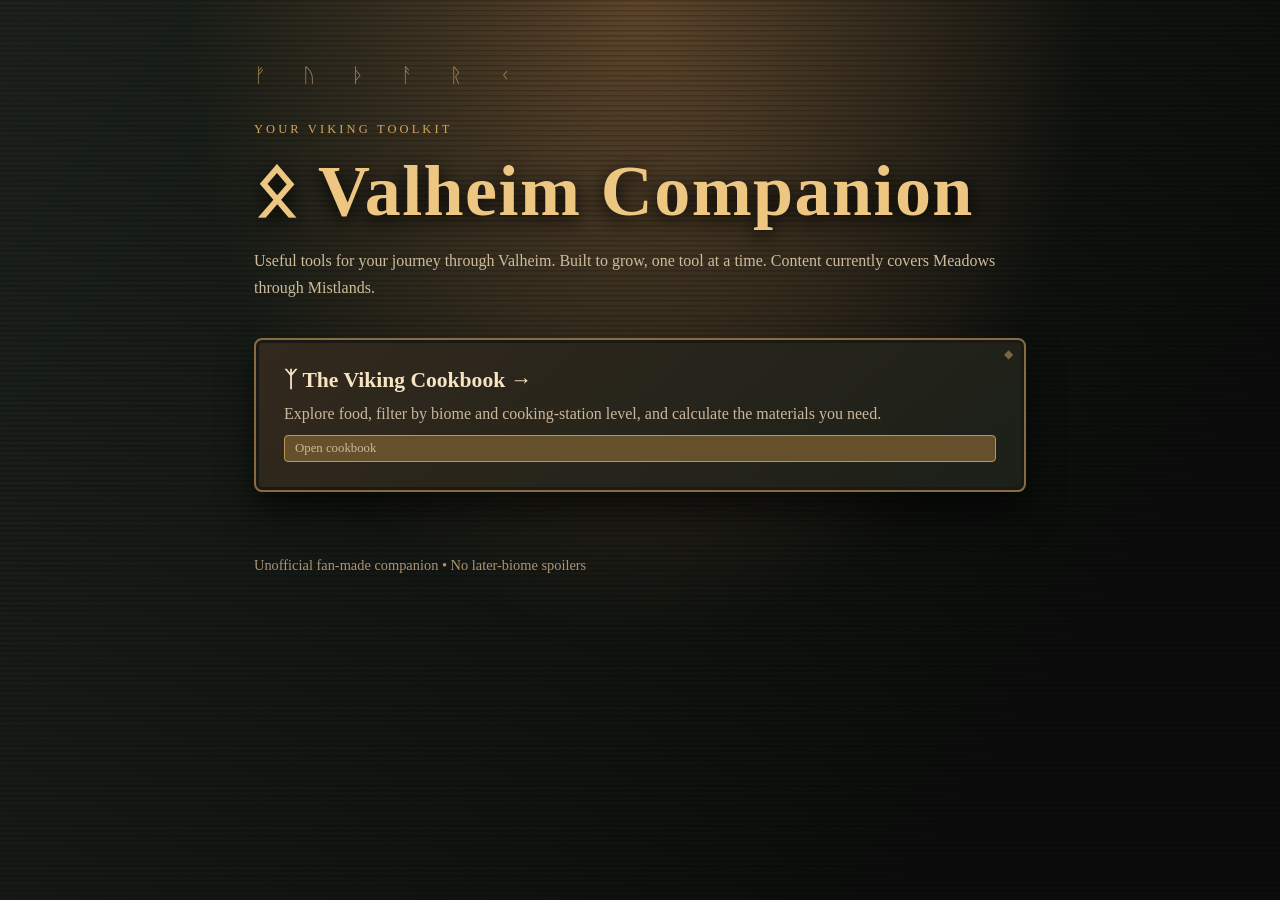
==== index.html @ 21782003 "Wire up Valheim cauldron icon" ====
<!doctype html>
<html lang="en">
<head>
<meta charset="utf-8"><meta name="viewport" content="width=device-width, initial-scale=1">
<meta name="theme-color" content="#171812">
<title>Valheim Companion</title>
<style>
:root{color-scheme:dark}*{box-sizing:border-box}body{margin:0;min-height:100vh;background:radial-gradient(circle at 70% 0%,#24483d 0%,transparent 45%),#0b1515;color:#f0efe0;font:16px system-ui,-apple-system,sans-serif}main{max-width:900px;margin:auto;padding:clamp(24px,5vw,64px)}.eyebrow{color:#8bd8ba;text-transform:uppercase;letter-spacing:.2em;font-size:.78rem}h1{font-size:clamp(2.4rem,7vw,4.5rem);line-height:1.1;margin:15px 0}p{color:#bed0ca;line-height:1.7}.card{display:block;text-decoration:none;color:inherit;background:#172525;border:1px solid #405a50;border-radius:20px;padding:28px;margin-top:36px;transition:transform .15s,border-color .15s}.card:hover,.card:focus-visible{transform:translateY(-3px);border-color:#8bd8ba}.card strong{font-size:1.35rem}.card span{display:block;color:#bed0ca;margin-top:12px}.pill{display:inline-block;padding:5px 10px;border-radius:20px;background:#294238;color:#a7ead0;font-size:.8rem;margin-top:20px}footer{margin-top:65px;color:#8ba39c;font-size:.9rem}

/* Norse timber-and-iron visual refresh; functional layout and calculator kept intact */
:root{--bg:#0c0e0c;--panel:#211c17;--line:#64513b;--soft:#c5b39a;--text:#f4e7c8;--gold:#e0aa59;--mint:#c9d7a1;--dark:#111511;color-scheme:dark}
body{background:radial-gradient(ellipse at 50% -12%,#5b4328aa 0%,transparent 48%),repeating-linear-gradient(92deg,transparent 0 88px,#ffffff06 90px,#00000016 94px,transparent 103px),linear-gradient(150deg,#181e1a,#0b0c0b 75%)!important;color:var(--text);font-family:Georgia,'Times New Roman',serif}
body:before{content:'';position:fixed;inset:0;pointer-events:none;opacity:.18;background-image:repeating-linear-gradient(0deg,transparent 0 3px,#000 4px 5px);z-index:0}
header,main,footer{position:relative;z-index:1}
header{position:relative;border-bottom:1px solid #98724877;margin-bottom:30px}
header:after{content:'ᚠ ᚢ ᚦ ᚨ ᚱ ᚲ ᚷ ᚹ ᚺ ᚾ ᛁ ᛃ ᛈ ᛉ';display:block;margin-top:24px;color:#c99e5d;letter-spacing:.7em;font-size:12px;opacity:.65;white-space:nowrap;overflow:hidden}
h1,h2,h3{font-family:Georgia,'Times New Roman',serif;font-weight:700;text-shadow:0 3px 14px #0008}
h1{color:#f5d89e;letter-spacing:.015em}h2{color:#edca86}
.eyebrow{color:#dda958;letter-spacing:.25em}
p,.intro,small,.subtitle{color:var(--soft)}
.card,.planner{position:relative;border:2px solid #755936;background:linear-gradient(155deg,#30271f 0%,#1c1b16 45%,#181b17 100%);box-shadow:inset 0 0 0 2px #171711,0 14px 25px #0008,0 2px 0 #af895248;border-radius:9px}
.card:before,.planner:before{content:'◆';position:absolute;top:7px;right:11px;color:#c8a36a88;font-size:12px;pointer-events:none}
.card:hover{border-color:#b7955e}
.cardtop{background:linear-gradient(#2e2920,#26251f)}
.iconfood{border-radius:8px;background:radial-gradient(circle,#66533b,#25241d);border-color:#8b6c45;box-shadow:inset 0 2px 8px #0009}
.rank,.strip span,.ingredient,.total,.controlitem,.note{border-radius:5px;border-color:#6f573a;background:#29251e;color:#e8d6b6}
.ingredient strong,.total b{color:#f0c27d}
.stats{border:1px solid #5e5038;background:linear-gradient(#121713,#1b1c17);border-radius:4px}
.stat{border-color:#514535}.stat b{color:#c9d7a1}
.stat:nth-child(2) b{color:#e8a494}.stat:nth-child(3) b{color:#edc178}
.station,.recipe-title{color:#cbb88e}
.filter,.search,.qty{border-radius:5px;background:#151a15;border:1px solid #8b6f49;color:#f3e6ce;font-family:system-ui,-apple-system,sans-serif}
.filter.active{background:#76542a;color:#ffedc7;border-color:#dfb56d}
.filter:focus-visible,.search:focus-visible,.qty:focus-visible,.button:focus-visible{outline:3px solid #e0aa59;outline-offset:2px}
.button{border-radius:5px;background:linear-gradient(180deg,#755633,#4a3725);border:1px solid #c0975d;color:#fff1d3;font-family:Georgia,serif;font-size:15px;box-shadow:inset 0 1px #ead19b55,0 3px 0 #15130f}
.button:hover{background:linear-gradient(#8f6e43,#55402b)}
.addfood.in-plan{background:#3e5439;border-color:#a7b27c}
.groupheading{color:#e6ba72;border-color:#8c6639}
.planner{padding:clamp(18px,3vw,30px)}
.calculator-empty{background:#1a2019;border-color:#94764b;color:#d8ccb4}
a{color:#eac185}footer{color:#ad9677}
@media(max-width:740px){header{padding-top:32px}header:after{letter-spacing:.3em}.card{border-width:1px}}


/* Longhouse landing page */
main{position:relative;isolation:isolate}main:before{content:'ᚠ ᚢ ᚦ ᚨ ᚱ ᚲ';display:block;color:#d0a563;font-size:20px;letter-spacing:.8em;margin-bottom:35px;opacity:.7}
body{background:radial-gradient(ellipse at 50% 0,#5c442a 0,transparent 50%),linear-gradient(125deg,#1c221b,#0b0d0b 80%)!important;color:#f6e4c2;font-family:Georgia,'Times New Roman',serif}h1{color:#edc781;text-shadow:0 5px 20px #000;letter-spacing:.02em}p{color:#cfbc9d}.eyebrow{color:#d6a559}.card{background:linear-gradient(140deg,#33291d,#1b2019);border:2px solid #876b43;border-radius:8px;box-shadow:inset 0 0 0 3px #1a1913,0 20px 35px #0009}.card:hover{border-color:#e1b773}.card span{color:#cbb89c}.pill{border-radius:4px;background:#66502c;color:#f3d699;border:1px solid #bb955b}footer{color:#aa9474}
</style>
<link rel="icon" type="image/svg+xml" href="./assets/cauldron.svg"><link rel="apple-touch-icon" href="./assets/cauldron.svg"></head>
<body><main>
<div class="eyebrow">Your Viking toolkit</div>
<h1>ᛟ Valheim Companion</h1>
<p>Useful tools for your journey through Valheim. Built to grow, one tool at a time. Content currently covers Meadows through Mistlands.</p>
<a class="card" href="./food/"><strong>ᛉ The Viking Cookbook →</strong><span>Explore food, filter by biome and cooking-station level, and calculate the materials you need.</span><span class="pill">Open cookbook</span></a>
<footer>Unofficial fan-made companion • No later-biome spoilers</footer>
</main></body></html>
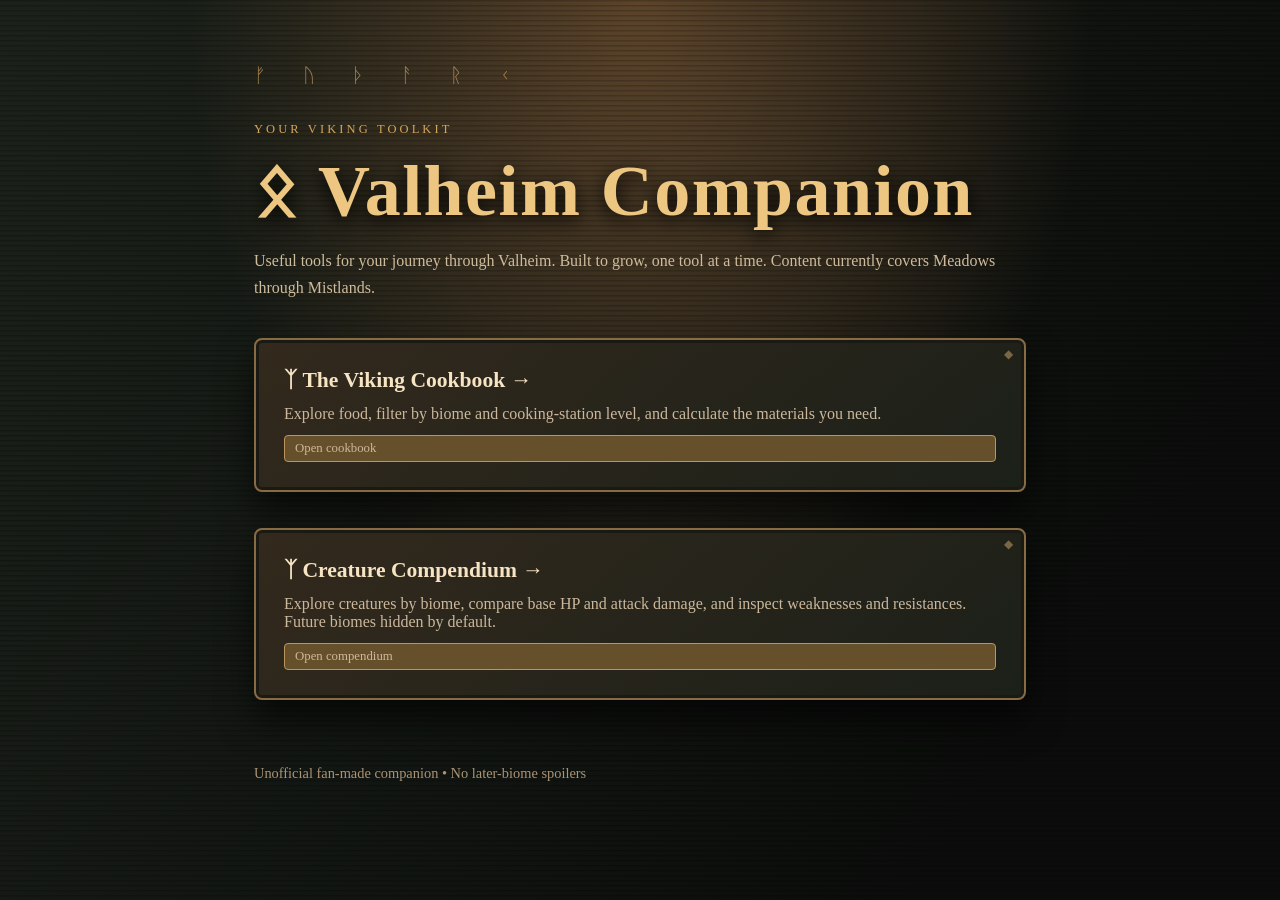
==== commit cdba40c4: "Link creature compendium from Valheim Companion homepage" ====
--- a/index.html
+++ b/index.html
@@ -52,5 +52,6 @@
 <h1>ᛟ Valheim Companion</h1>
 <p>Useful tools for your journey through Valheim. Built to grow, one tool at a time. Content currently covers Meadows through Mistlands.</p>
 <a class="card" href="./food/"><strong>ᛉ The Viking Cookbook →</strong><span>Explore food, filter by biome and cooking-station level, and calculate the materials you need.</span><span class="pill">Open cookbook</span></a>
+<a class="card" href="./creatures/"><strong>ᛉ Creature Compendium →</strong><span>Explore creatures by biome, compare base HP and attack damage, and inspect weaknesses and resistances. Future biomes hidden by default.</span><span class="pill">Open compendium</span></a>
 <footer>Unofficial fan-made companion • No later-biome spoilers</footer>
 </main></body></html>
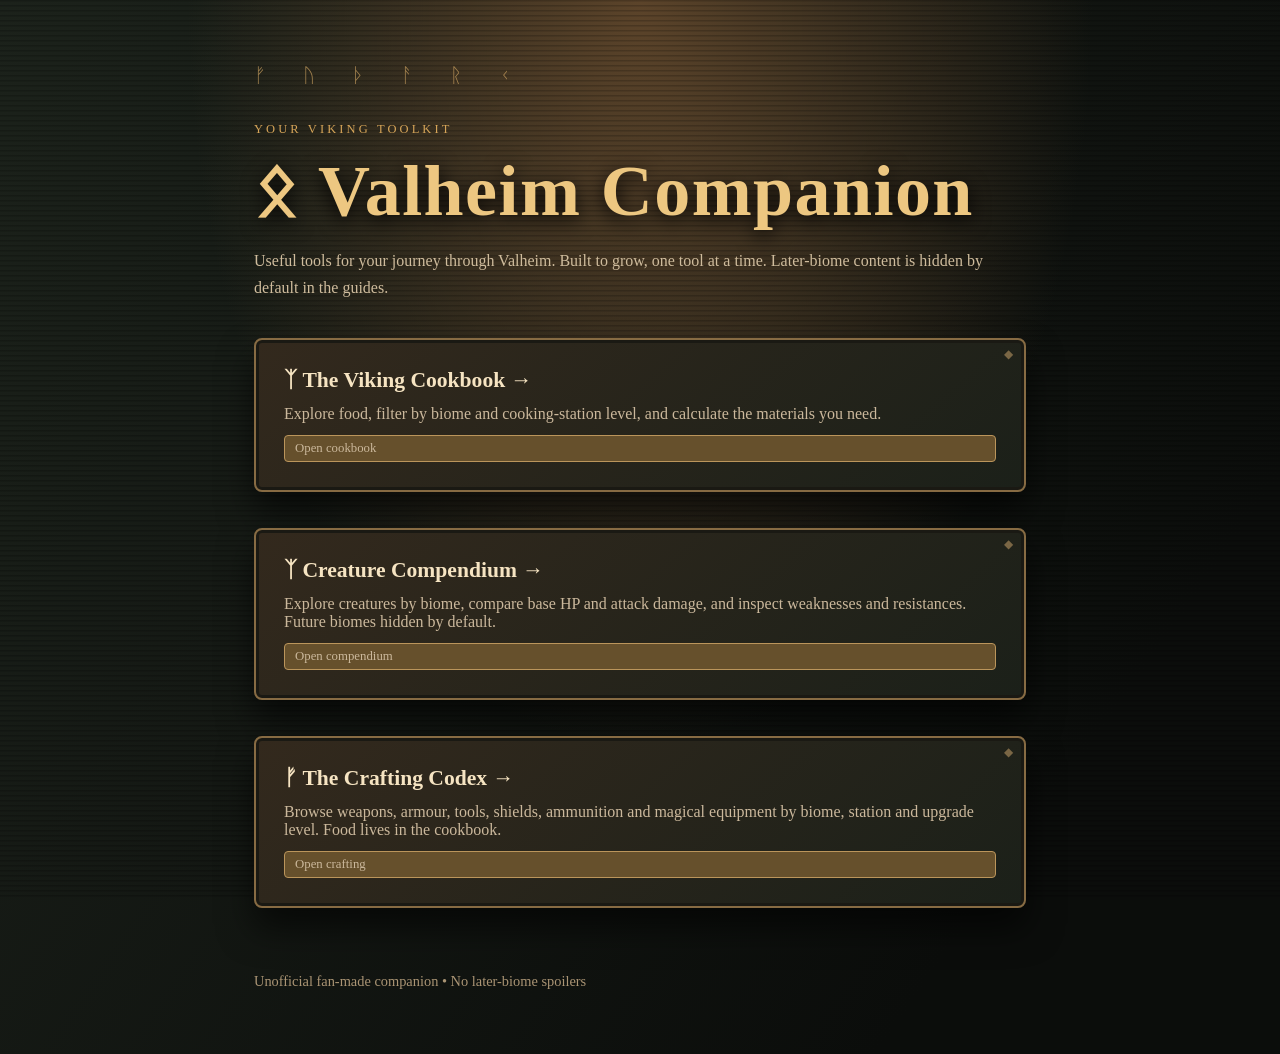
==== commit d99fc6d9: "Add Crafting Codex link to companion homepage" ====
--- a/index.html
+++ b/index.html
@@ -50,8 +50,9 @@
 <body><main>
 <div class="eyebrow">Your Viking toolkit</div>
 <h1>ᛟ Valheim Companion</h1>
-<p>Useful tools for your journey through Valheim. Built to grow, one tool at a time. Content currently covers Meadows through Mistlands.</p>
+<p>Useful tools for your journey through Valheim. Built to grow, one tool at a time. Later-biome content is hidden by default in the guides.</p>
 <a class="card" href="./food/"><strong>ᛉ The Viking Cookbook →</strong><span>Explore food, filter by biome and cooking-station level, and calculate the materials you need.</span><span class="pill">Open cookbook</span></a>
 <a class="card" href="./creatures/"><strong>ᛉ Creature Compendium →</strong><span>Explore creatures by biome, compare base HP and attack damage, and inspect weaknesses and resistances. Future biomes hidden by default.</span><span class="pill">Open compendium</span></a>
+<a class="card" href="./crafting/"><strong>ᚠ The Crafting Codex →</strong><span>Browse weapons, armour, tools, shields, ammunition and magical equipment by biome, station and upgrade level. Food lives in the cookbook.</span><span class="pill">Open crafting</span></a>
 <footer>Unofficial fan-made companion • No later-biome spoilers</footer>
 </main></body></html>
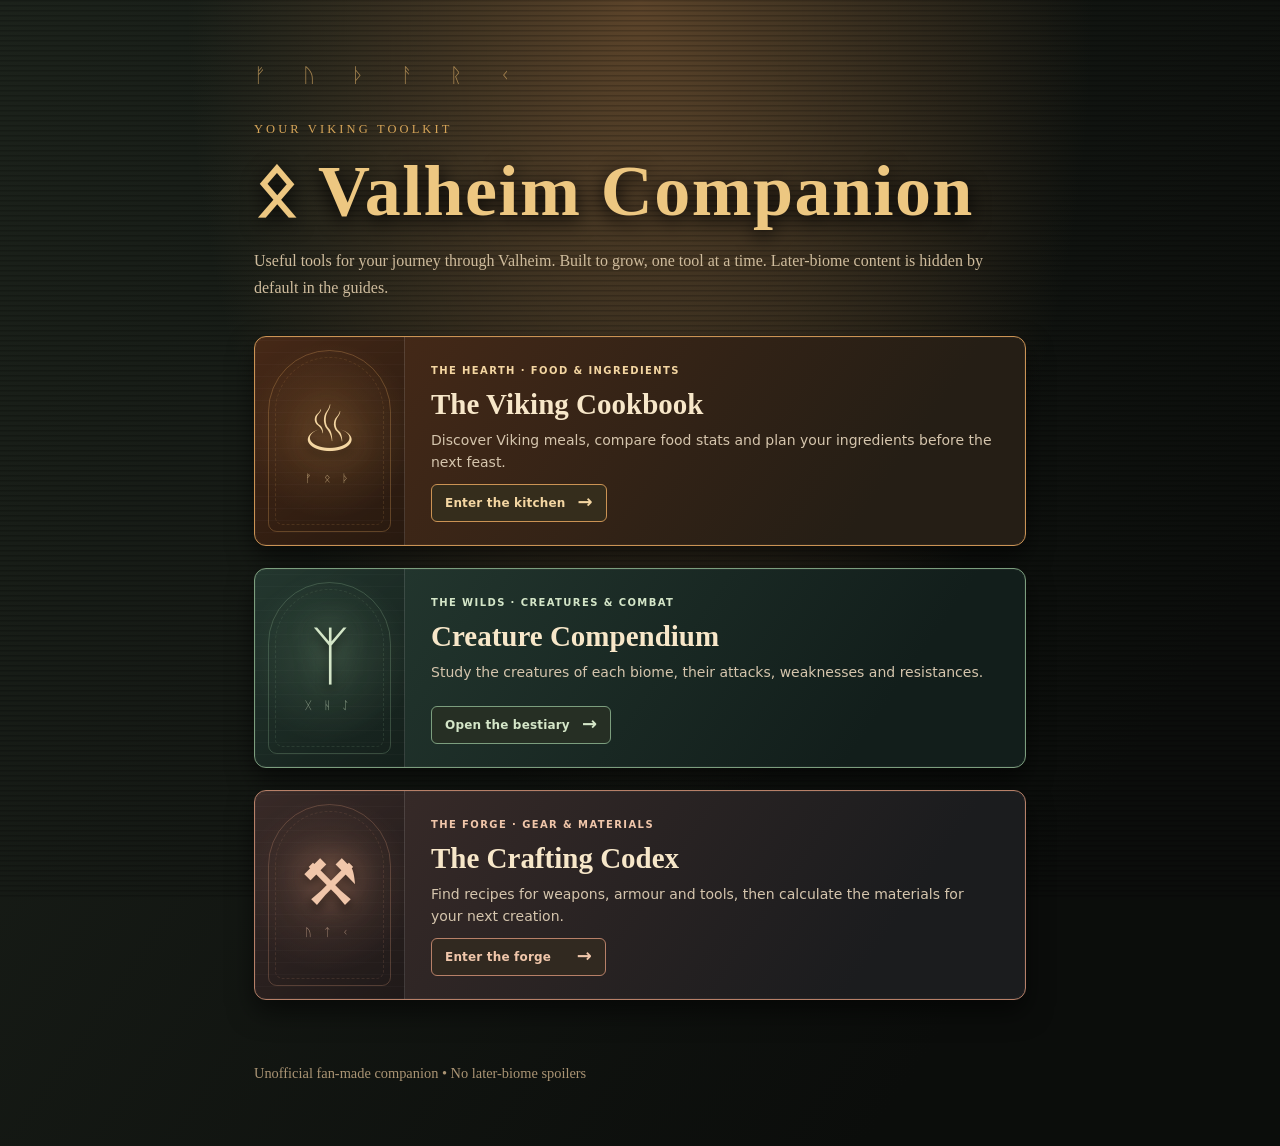
==== commit 7411cd3e: "Give companion homepage cards distinct hearth, bestiary and forge themes" ====
--- a/index.html
+++ b/index.html
@@ -45,14 +45,50 @@
 /* Longhouse landing page */
 main{position:relative;isolation:isolate}main:before{content:'ᚠ ᚢ ᚦ ᚨ ᚱ ᚲ';display:block;color:#d0a563;font-size:20px;letter-spacing:.8em;margin-bottom:35px;opacity:.7}
 body{background:radial-gradient(ellipse at 50% 0,#5c442a 0,transparent 50%),linear-gradient(125deg,#1c221b,#0b0d0b 80%)!important;color:#f6e4c2;font-family:Georgia,'Times New Roman',serif}h1{color:#edc781;text-shadow:0 5px 20px #000;letter-spacing:.02em}p{color:#cfbc9d}.eyebrow{color:#d6a559}.card{background:linear-gradient(140deg,#33291d,#1b2019);border:2px solid #876b43;border-radius:8px;box-shadow:inset 0 0 0 3px #1a1913,0 20px 35px #0009}.card:hover{border-color:#e1b773}.card span{color:#cbb89c}.pill{border-radius:4px;background:#66502c;color:#f3d699;border:1px solid #bb955b}footer{color:#aa9474}
+
+/* Chapter cards: one layout, three distinct Valheim-inspired environments */
+.chapters{display:grid;gap:22px;margin-top:34px}
+.card.chapter{--accent:#e7b66a;--accent-soft:#f8daa6;--panel-top:#49331d;--panel-bottom:#221e17;display:grid;grid-template-columns:150px minmax(0,1fr);align-items:stretch;gap:0;overflow:hidden;margin:0;padding:0;min-height:200px;background:linear-gradient(125deg,var(--panel-top),var(--panel-bottom) 80%);border:1px solid var(--accent);border-radius:12px;box-shadow:inset 0 0 0 1px #ffffff0a,0 12px 26px #0008;transition:transform .18s ease,border-color .18s ease,box-shadow .18s ease}
+.card.chapter:before{content:none}
+.card.chapter:hover,.card.chapter:focus-visible{transform:translateY(-3px);box-shadow:inset 0 0 0 1px #ffffff0a,0 17px 35px #000c;outline-offset:4px}
+.card.chapter:focus-visible{outline:2px solid var(--accent-soft)}
+.chapter-food{--accent:#cb9354!important;--accent-soft:#f4d6a2!important;--panel-top:#4b2b18!important;--panel-bottom:#251e15!important}
+.chapter-creatures{--accent:#7c9e7e!important;--accent-soft:#d4e6c8!important;--panel-top:#263b32!important;--panel-bottom:#121e1b!important}
+.chapter-crafting{--accent:#b78068!important;--accent-soft:#f0c6aa!important;--panel-top:#3d2d2a!important;--panel-bottom:#1b1c1e!important}
+.chapter-art{position:relative;display:flex!important;align-items:center;justify-content:center;flex-direction:column;gap:10px;overflow:hidden;margin:0!important;border-right:1px solid #ffffff21;background:radial-gradient(circle at 50% 45%,color-mix(in srgb,var(--accent) 21%,transparent),transparent 64%),repeating-linear-gradient(0deg,#ffffff05 0 1px,transparent 1px 12px),linear-gradient(145deg,#00000010,#00000055)}
+.chapter-art:before,.chapter-art:after{content:'';position:absolute;inset:13px;border:1px solid color-mix(in srgb,var(--accent) 34%,transparent);border-radius:70px 70px 10px 10px;pointer-events:none}
+.chapter-art:after{inset:20px;border-style:dashed;opacity:.5}
+.chapter-art .art-icon{display:block;margin:0;color:var(--accent-soft);font-size:64px;line-height:1;text-shadow:0 0 30px var(--accent),0 4px 12px #000}
+.chapter-art .art-detail{display:block;margin:0;color:var(--accent-soft);opacity:.65;letter-spacing:.4em;font-size:11px}
+.chapter-content{display:flex!important;flex-direction:column;align-items:flex-start;gap:10px;margin:0!important;padding:26px 26px 23px;min-width:0}
+.card.chapter .chapter-kicker{display:block;margin:0;color:var(--accent-soft);font:700 10px system-ui,-apple-system,sans-serif;letter-spacing:.14em;line-height:1.5}
+.card.chapter strong{display:block;color:#f7e7c9;font-size:clamp(22px,3vw,29px);line-height:1.13;overflow-wrap:break-word}
+.card.chapter .chapter-description{margin:0;color:#d5c5ad;font:14px/1.55 system-ui,-apple-system,sans-serif}
+.card.chapter .chapter-action{display:flex;align-items:center;justify-content:space-between;gap:12px;margin-top:auto;padding:11px 13px;min-width:175px;border:1px solid var(--accent);border-radius:6px;background:color-mix(in srgb,var(--accent) 19%,#12150f);color:var(--accent-soft);font:700 12px system-ui,-apple-system,sans-serif;letter-spacing:.015em}
+.card.chapter .chapter-action span{display:inline;margin:0;color:inherit;font-size:18px;line-height:.6}
+.chapter:active{transform:translateY(0)!important}
+@media(max-width:600px){.chapters{gap:15px;margin-top:25px}.card.chapter{grid-template-columns:78px minmax(0,1fr);min-height:178px}.chapter-art:before{inset:7px;border-radius:40px 40px 7px 7px}.chapter-art:after{inset:12px}.chapter-art .art-icon{font-size:39px}.chapter-art .art-detail{font-size:8px;letter-spacing:.12em}.chapter-content{padding:17px 14px!important;gap:9px}.card.chapter strong{font-size:clamp(19px,5.4vw,25px)}.card.chapter .chapter-kicker{font-size:9px;letter-spacing:.08em}.card.chapter .chapter-description{font-size:12px;line-height:1.45}.card.chapter .chapter-action{min-width:0;width:100%;padding:9px 11px;font-size:11px}}
+@media(max-width:360px){.card.chapter{grid-template-columns:58px minmax(0,1fr)}.chapter-art .art-icon{font-size:29px}.chapter-art .art-detail{display:none}.chapter-content{padding:14px 11px!important}}
+@media(prefers-reduced-motion:reduce){.card.chapter{transition:none}}
 </style>
 <link rel="icon" type="image/svg+xml" href="./assets/cauldron.svg"><link rel="apple-touch-icon" href="./assets/cauldron.svg"></head>
 <body><main>
 <div class="eyebrow">Your Viking toolkit</div>
 <h1>ᛟ Valheim Companion</h1>
 <p>Useful tools for your journey through Valheim. Built to grow, one tool at a time. Later-biome content is hidden by default in the guides.</p>
-<a class="card" href="./food/"><strong>ᛉ The Viking Cookbook →</strong><span>Explore food, filter by biome and cooking-station level, and calculate the materials you need.</span><span class="pill">Open cookbook</span></a>
-<a class="card" href="./creatures/"><strong>ᛉ Creature Compendium →</strong><span>Explore creatures by biome, compare base HP and attack damage, and inspect weaknesses and resistances. Future biomes hidden by default.</span><span class="pill">Open compendium</span></a>
-<a class="card" href="./crafting/"><strong>ᚠ The Crafting Codex →</strong><span>Browse weapons, armour, tools, shields, ammunition and magical equipment by biome, station and upgrade level. Food lives in the cookbook.</span><span class="pill">Open crafting</span></a>
+<nav class="chapters" aria-label="Companion guides">
+<a class="card chapter chapter-food" href="./food/">
+ <span class="chapter-art" aria-hidden="true"><span class="art-icon">♨</span><span class="art-detail">ᚠ ᛟ ᚦ</span></span>
+ <span class="chapter-content"><span class="chapter-kicker">THE HEARTH · FOOD & INGREDIENTS</span><strong>The Viking Cookbook</strong><span class="chapter-description">Discover Viking meals, compare food stats and plan your ingredients before the next feast.</span><span class="chapter-action">Enter the kitchen <span aria-hidden="true">→</span></span></span>
+</a>
+<a class="card chapter chapter-creatures" href="./creatures/">
+ <span class="chapter-art" aria-hidden="true"><span class="art-icon">ᛉ</span><span class="art-detail">ᚷ ᚺ ᛇ</span></span>
+ <span class="chapter-content"><span class="chapter-kicker">THE WILDS · CREATURES & COMBAT</span><strong>Creature Compendium</strong><span class="chapter-description">Study the creatures of each biome, their attacks, weaknesses and resistances.</span><span class="chapter-action">Open the bestiary <span aria-hidden="true">→</span></span></span>
+</a>
+<a class="card chapter chapter-crafting" href="./crafting/">
+ <span class="chapter-art" aria-hidden="true"><span class="art-icon">⚒</span><span class="art-detail">ᚢ ᛏ ᚲ</span></span>
+ <span class="chapter-content"><span class="chapter-kicker">THE FORGE · GEAR & MATERIALS</span><strong>The Crafting Codex</strong><span class="chapter-description">Find recipes for weapons, armour and tools, then calculate the materials for your next creation.</span><span class="chapter-action">Enter the forge <span aria-hidden="true">→</span></span></span>
+</a>
+</nav>
 <footer>Unofficial fan-made companion • No later-biome spoilers</footer>
 </main></body></html>
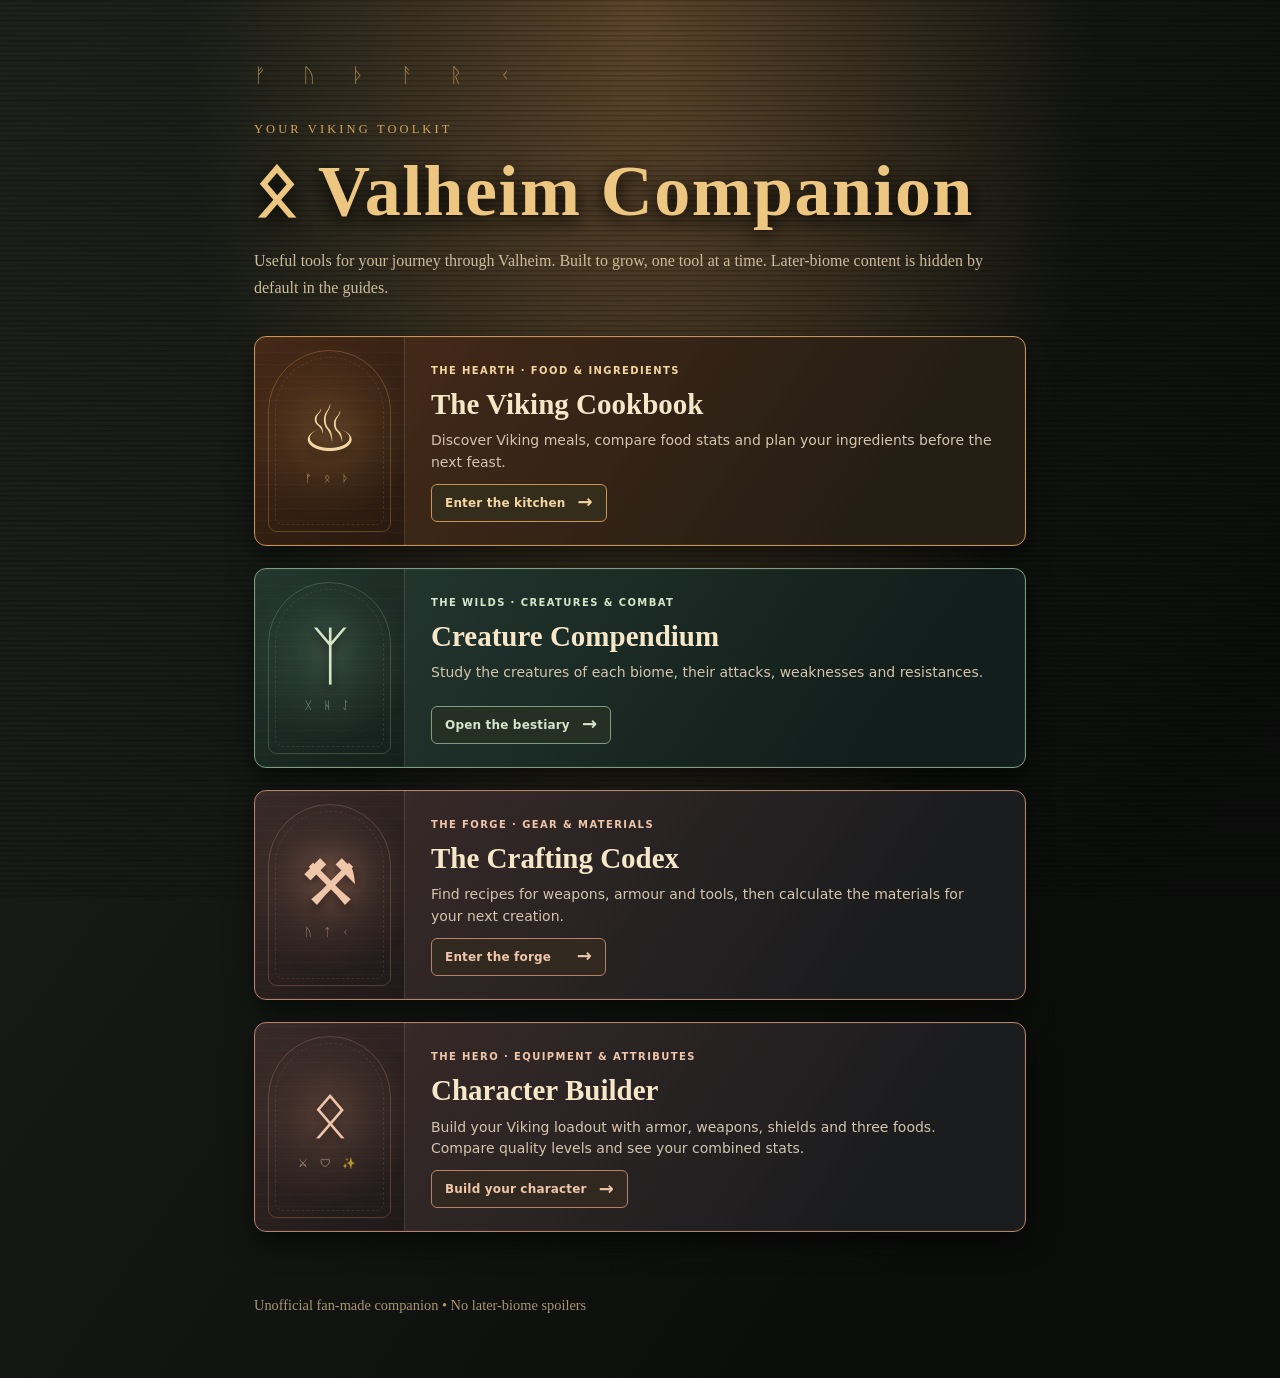
==== commit 47120fe7: "Feature Character Builder on Valheim Companion homepage" ====
--- a/index.html
+++ b/index.html
@@ -71,7 +71,7 @@
 @media(max-width:360px){.card.chapter{grid-template-columns:58px minmax(0,1fr)}.chapter-art .art-icon{font-size:29px}.chapter-art .art-detail{display:none}.chapter-content{padding:14px 11px!important}}
 @media(prefers-reduced-motion:reduce){.card.chapter{transition:none}}
 </style>
-<link rel="icon" type="image/svg+xml" href="./assets/cauldron.svg"><link rel="apple-touch-icon" href="./assets/cauldron.svg"></head>
+<link rel="icon" type="image/png" sizes="64x64" href="./assets/favicon-64.png"><link rel="apple-touch-icon" sizes="180x180" href="./assets/apple-touch-icon.png"><link rel="manifest" href="./manifest.webmanifest"><meta name="apple-mobile-web-app-capable" content="yes"><meta name="apple-mobile-web-app-status-bar-style" content="black-translucent"><meta name="apple-mobile-web-app-title" content="Valheim"></head>
 <body><main>
 <div class="eyebrow">Your Viking toolkit</div>
 <h1>ᛟ Valheim Companion</h1>
@@ -89,6 +89,10 @@
  <span class="chapter-art" aria-hidden="true"><span class="art-icon">⚒</span><span class="art-detail">ᚢ ᛏ ᚲ</span></span>
  <span class="chapter-content"><span class="chapter-kicker">THE FORGE · GEAR & MATERIALS</span><strong>The Crafting Codex</strong><span class="chapter-description">Find recipes for weapons, armour and tools, then calculate the materials for your next creation.</span><span class="chapter-action">Enter the forge <span aria-hidden="true">→</span></span></span>
 </a>
+<a class="card chapter chapter-crafting" href="./character/">
+ <span class="chapter-art" aria-hidden="true"><span class="art-icon">ᛟ</span><span class="art-detail">⚔ 🛡 ✨</span></span>
+ <span class="chapter-content"><span class="chapter-kicker">THE HERO · EQUIPMENT & ATTRIBUTES</span><strong>Character Builder</strong><span class="chapter-description">Build your Viking loadout with armor, weapons, shields and three foods. Compare quality levels and see your combined stats.</span><span class="chapter-action">Build your character <span aria-hidden="true">→</span></span></span>
+</a>
 </nav>
 <footer>Unofficial fan-made companion • No later-biome spoilers</footer>
-</main></body></html>+</main><script>if('serviceWorker' in navigator){window.addEventListener('load',()=>navigator.serviceWorker.register('./sw.js').catch(err=>console.warn('Offline support unavailable:',err)))}</script></body></html>
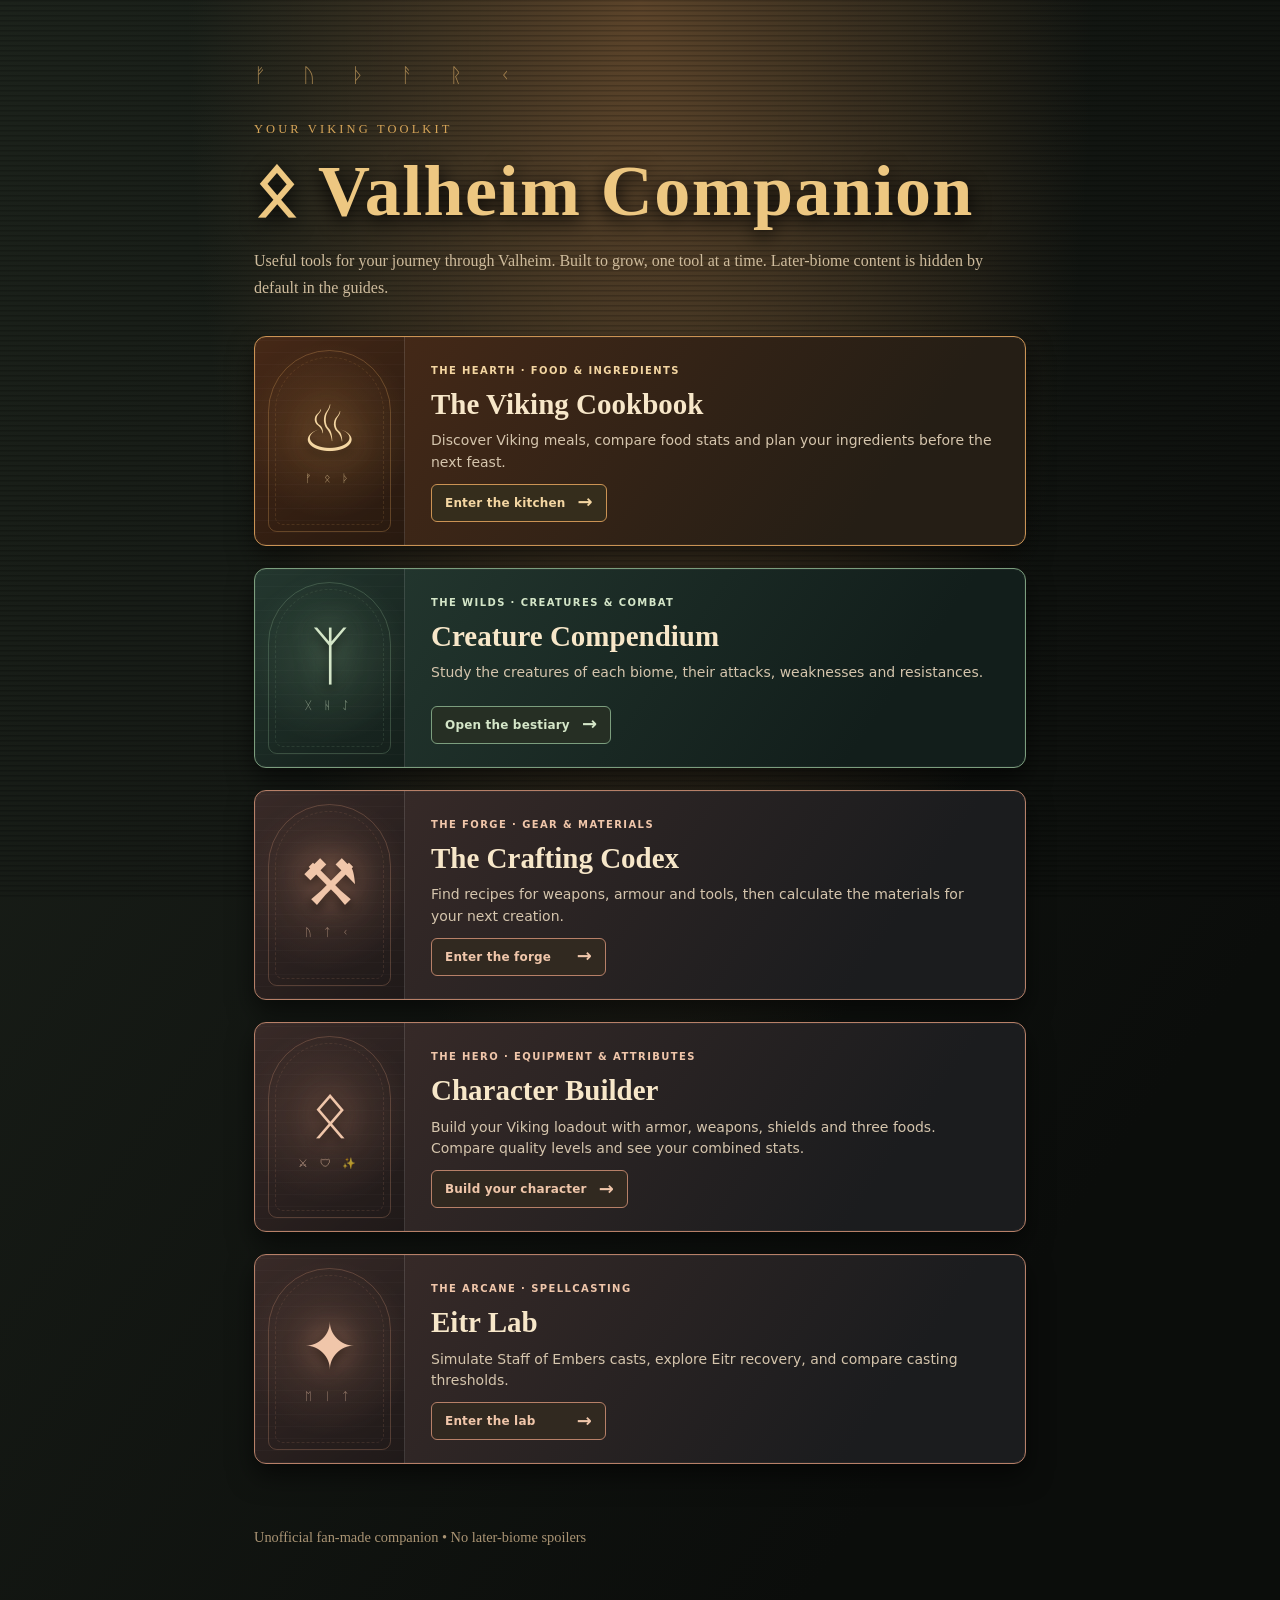
==== commit e54a2baa: "Add Eitr Lab simulator and interactive UI" ====
--- a/index.html
+++ b/index.html
@@ -93,6 +93,10 @@
  <span class="chapter-art" aria-hidden="true"><span class="art-icon">ᛟ</span><span class="art-detail">⚔ 🛡 ✨</span></span>
  <span class="chapter-content"><span class="chapter-kicker">THE HERO · EQUIPMENT & ATTRIBUTES</span><strong>Character Builder</strong><span class="chapter-description">Build your Viking loadout with armor, weapons, shields and three foods. Compare quality levels and see your combined stats.</span><span class="chapter-action">Build your character <span aria-hidden="true">→</span></span></span>
 </a>
+<a class="card chapter chapter-crafting" href="./eitr-lab/">
+ <span class="chapter-art" aria-hidden="true"><span class="art-icon">✦</span><span class="art-detail">ᛖ ᛁ ᛏ</span></span>
+ <span class="chapter-content"><span class="chapter-kicker">THE ARCANE · SPELLCASTING</span><strong>Eitr Lab</strong><span class="chapter-description">Simulate Staff of Embers casts, explore Eitr recovery, and compare casting thresholds.</span><span class="chapter-action">Enter the lab <span aria-hidden="true">→</span></span></span>
+</a>
 </nav>
 <footer>Unofficial fan-made companion • No later-biome spoilers</footer>
-</main><script>if('serviceWorker' in navigator){window.addEventListener('load',()=>navigator.serviceWorker.register('./sw.js').catch(err=>console.warn('Offline support unavailable:',err)))}</script></body></html>+</main><script>if('serviceWorker' in navigator){window.addEventListener('load',()=>navigator.serviceWorker.register('./sw.js').catch(err=>console.warn('Offline support unavailable:',err)))}</script></body></html>
